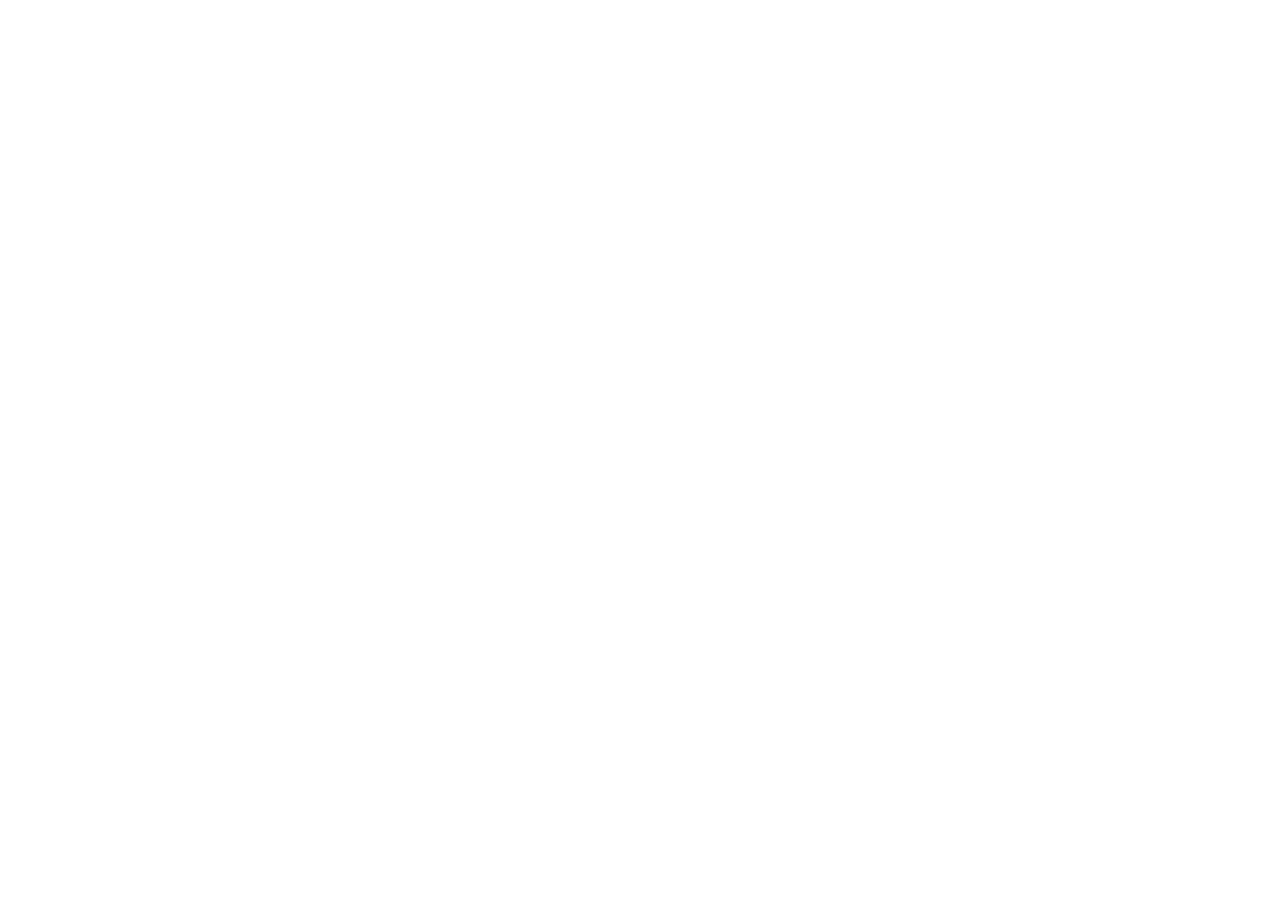
==== about.html @ f8eff604 "footer" ====
<!DOCTYPE html>
<html>
<head>
	<meta charset="utf-8">
	<meta name="keywords" content="ux,ui,design system,figma,accesibilidad,usabilidad">
	<meta name="description" content="UI Designer con conocimientos en frontend">
	<meta name="viewport" content="width=device-width, initial-scale=1">
	<link rel="icon" href="jorge.ico">
	<link rel="stylesheet" type="text/css" href="styles/styles.css">
	<link rel="stylesheet" type="text/css" href="styles/normalize.css">
	<link rel="preconnect" href="https://fonts.googleapis.com">
	<link rel="preconnect" href="https://fonts.gstatic.com" crossorigin>
	<link href="https://fonts.googleapis.com/css2?family=Inter:wght@100;200;300;400;500;600;700;800;900&display=swap" rel="stylesheet">
	<title>Jorge Steban Talaga</title>
</head>
<body>
    
</body>
---- styles/styles.css ----
/************************ Estilos Globales ************************/

*{
    padding: 0;
    margin: 0;
    font-size: 16px;
}

:root {
    --background-white: #fff;
    --main-accent: #2B52FF;
    --clear-accent: #F0F3FF;
    --dark-accent: #000932;

    --title-xl: 5em;
    --title-l: 3em;
    --title-m: 2em;
    --title-s: 1.2em;
    --title-xs: 1em;

    --body-l: 1.6em;
    --body-m: 1.2em;
    --body-s: 1em;
}



/************************ Estilos de Textos ************************/

h1 {
    font-family: 'Inter', sans-serif;
    font-size: var(--title-xl);
}

h2 {
    font-family: 'Inter', sans-serif;
    font-size: var(--title-l);
}

h3{
    font-family: 'Inter', sans-serif;
    font-size: 1.5em;
}

p {
    font-family: 'Inter', sans-serif;
    font-size: var(--body-m);
}

a {
    font-family: 'Inter', sans-serif;
    font-size: var(--body-s);
}

span {
    font-family: 'Inter', sans-serif;
}



/************************ Estilos: Header ************************/

header {
    padding: 40px 80px;
    color: var(--background-white);
    display: flex;
    width: 100%;
    justify-content: space-between;
    position: fixed;
    z-index: 100;
}

.header__list {
    display: flex;
    list-style-type: none;
    gap: 2em;
}

.header__item {
    color: var(--background-white);
    text-decoration: none;
}



/************************ Estilos: Home --> Hero ************************/

.hero {
    position: relative;
    background: var(--dark-accent);
    color: var(--background-white);
}

.hero__wrapper {
    position: relative;
    padding: 240px 160px 0px;
    display: flex;
    gap: 160px;
    align-items: center;
    z-index: 10;
}

.divider__vertical--1 {
    position: absolute;
    border-left: 2px solid var(--background-white);
    opacity: 5%;
    height: 100%;
    left: 160px;
    top: 0;
}

.divider__vertical--2 {
    position: absolute;
    border-left: 2px solid var(--background-white);
    opacity: 5%;
    height: 100%;
    left: 50%;
    top: 0;
}

.divider__vertical--3 {
    position: absolute;
    border-left: 2px solid var(--background-white);
    opacity: 5%;
    height: 100%;
    right: 160px;
    top: 0;
}

.divider__horizontal--1 {
    position: absolute;
    border-top: 2px solid var(--background-white);
    opacity: 5%;
    width: 100%;
    left: 0;
    top: 20%;
}

.divider__horizontal--2 {
    position: absolute;
    border-top: 2px solid var(--background-white);
    opacity: 5%;
    width: 100%;
    left: 0;
    top: 50%;
}

.hero__subtitle {
    font-size: var(--title-s);
}



/************************ Estilos: Home --> Projects ************************/

.project {
    margin: 120px 160px;
    background: white;
}

.project__wrapper {
    display: grid;
    grid-template-columns: auto auto;
    gap: 2.4em;
}

.project-card {
    color: var(--background-white);
    position: relative;
    overflow: hidden;
    cursor: pointer;
}

.project-card__image {
    transition: 0.5s;
    width: 100%;
    height: 100%;
    object-fit: cover;
}

.project-card__content {
    position: absolute;
    top: 0em;
    padding: 40px;
}

.project-card__title {
    margin-bottom: 0.4em;
    font-size: 2em;
    font-weight: 600;
}

.project-card:hover .project-card__image {
    transform: scale(1.1);
}



/************************ Estilos: Home --> Blog ************************/
.blog {
    padding: 120px 160px;
}

.blog__content {
    margin-bottom: 4em;
}

.blog__heading {
    font-size: var(--title-m);
    font-weight: 600;
    margin-bottom: 0.6em;
    text-align: center;
}

.blog__wrapper {
    display: grid;
    grid-template-columns: auto auto auto;
    gap: 40px;
}

.blog-card__image {
    width: 100%;
    object-fit: cover;
}

.blog-card__content {
    padding: 1em 1em;
}

.blog-card__title {
    margin-top: 0.5em;
}



/************************ Estilos Footer ************************/

footer {
    background: var(--dark-accent);
    padding: 80px 160px;
}

.footer__wrapper {
    display: flex;
    width: fit-content;
}

.footer i {
    color: var(--background-white);
    font-size: 2em;
}

.fa-brands {
    padding: 0.5em;
    border-radius: 50%;
    border: 1px solid rgba(255, 255, 255, .4);
    margin: 0px 8px;
}

/************************ Estilos de Buttons ************************/

.cta-primary-large {
    background-color: #000;
    padding: 20px 40px;
    color: #fff;
    font-size: 20px;
}




/************************ Media Query --> Tablet ************************/

@media screen and (max-width:1023px) {
    h1 {
        font-size: 4em;
    }
    .hero {
        padding: 60px 40px;
        background: #F4F4F4;
    }
    .project {
        margin: 60px 40px;
        background: white;
    }
    .project__wrapper {
        display: grid;
        grid-template-columns: auto;
        gap: 4em;
        margin: 2em 0em;
    }
    .project-card__content {
        padding: 2em;
    }
    .project-card__title {
        font-size: 1.6em;
    }
    .blog {
        padding: 60px 40px;
    }
    .blog__wrapper {
        display: grid;
        grid-template-columns: auto auto;
        gap: 2em;
    }
}



/************************ Media Query --> Mobile ************************/

@media screen and (max-width:767px) {
    h1 {
        font-size: 3em;
    }
    .hero {
        padding: 60px 20px;
        background: #F4F4F4;
    }
    .project {
        margin: 40px 20px;
        background: white;
    }
    .project__wrapper {
        display: grid;
        grid-template-columns: auto;
        gap: 2em;
        margin: 2em 0em;
    }
    .project-card__content {
        padding: 1.5em;
    }
    .blog {
        padding: 40px 20px;
    }
    .blog__wrapper {
        display: grid;
        grid-template-columns: auto;
        gap: 2em;
    }
}
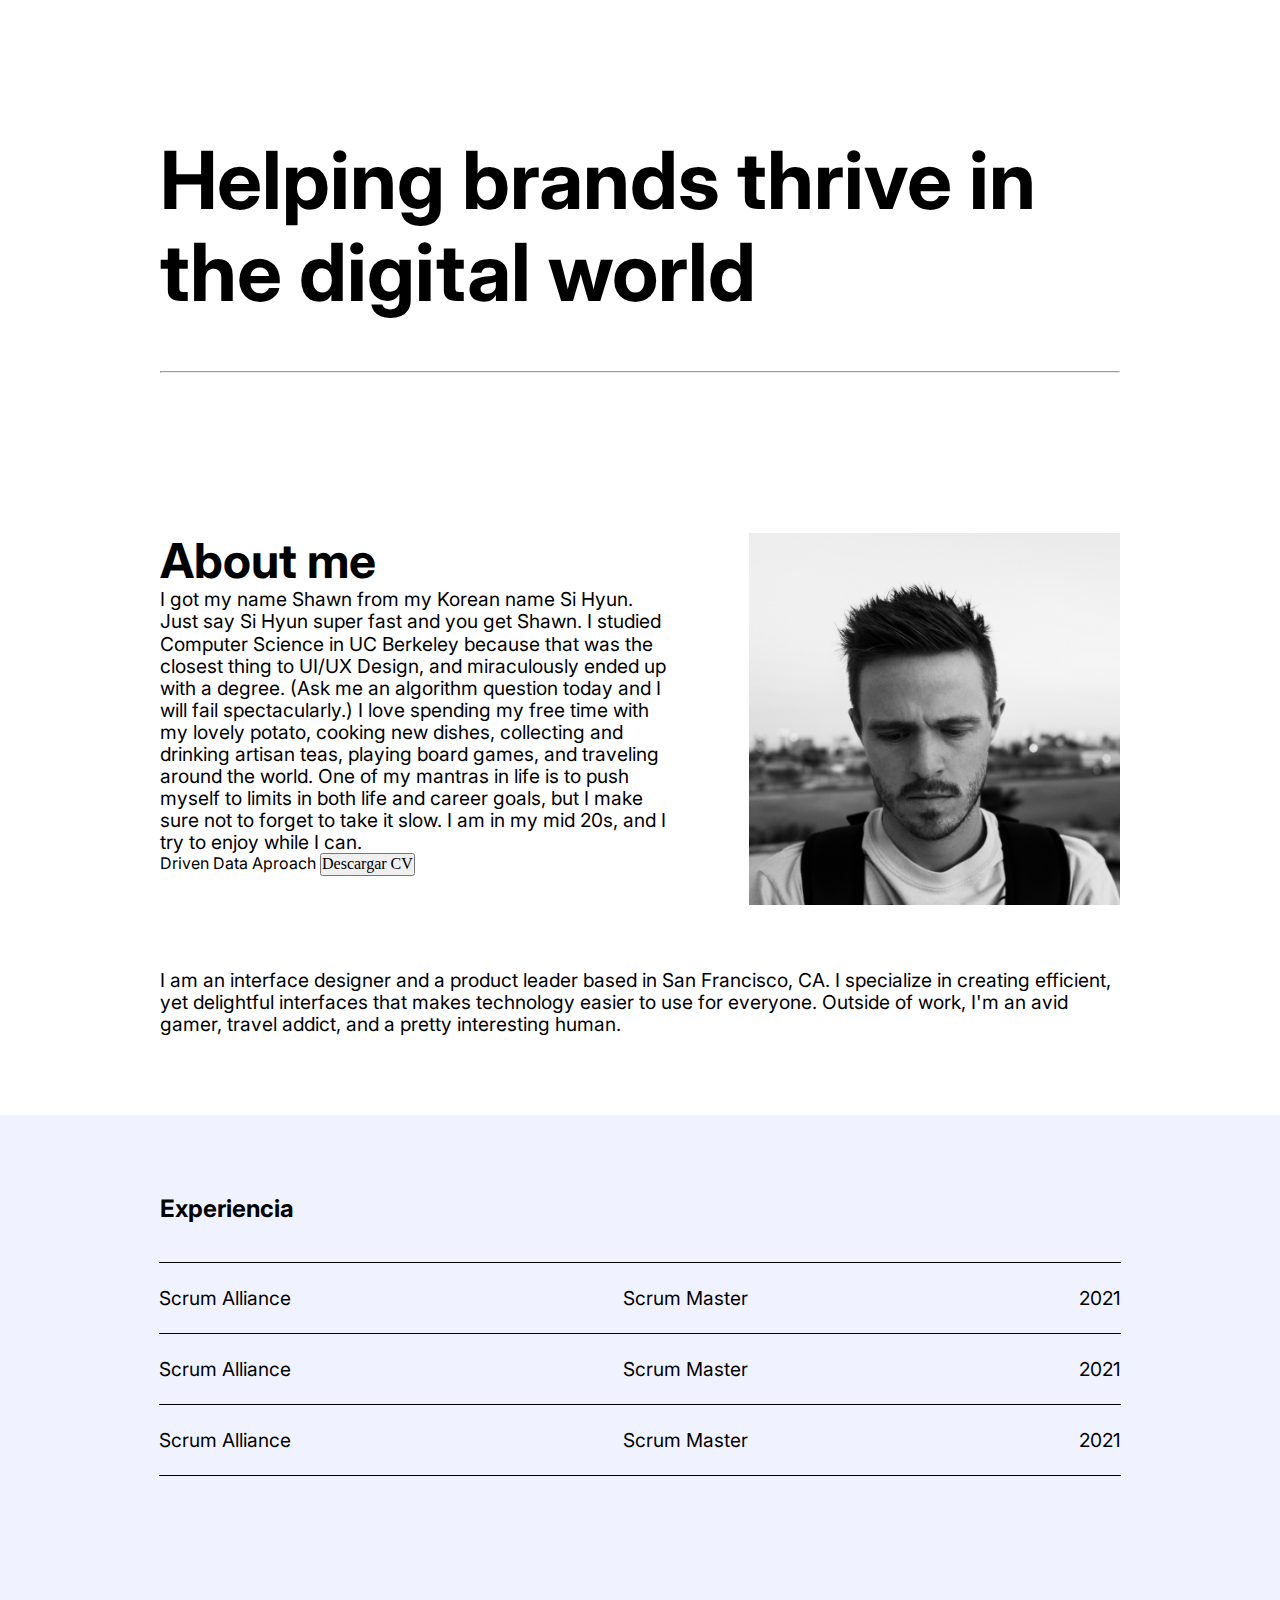
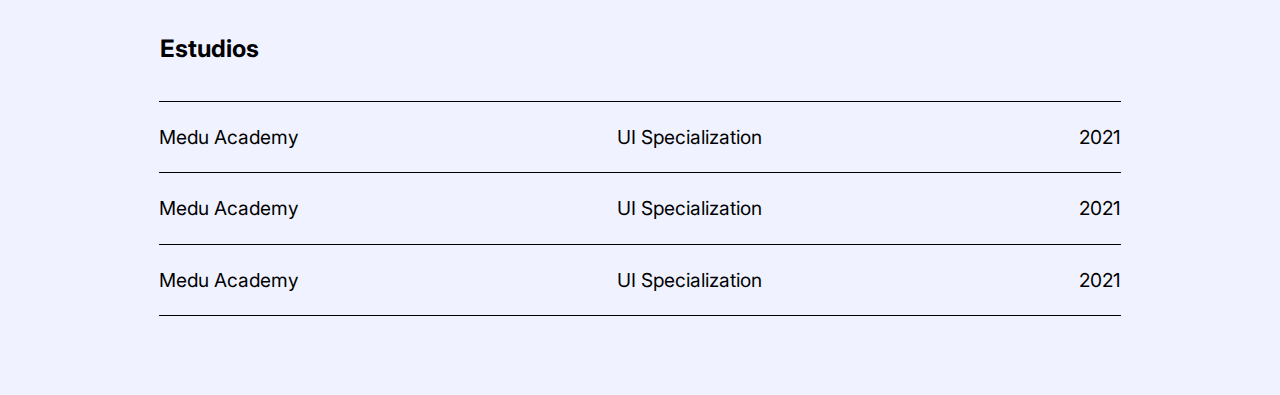
==== commit 8038a38b: "página about" ====
--- a/about.html
+++ b/about.html
@@ -14,5 +14,65 @@
 	<title>Jorge Steban Talaga</title>
 </head>
 <body>
-    
+    <section class="about">
+		<h1 class="about__title">Helping brands thrive in the digital world</h1>
+		<hr>
+	</section>
+
+	<section class="biography">
+		<div class="biography__wrapper">
+			<div class="biography__content">
+				<h2>About me</h2>
+				<p>I got my name Shawn from my Korean name Si Hyun. Just say Si Hyun super fast and you get Shawn. I studied Computer Science in UC Berkeley because that was the closest thing to UI/UX Design, and miraculously ended up with a degree. (Ask me an algorithm question today and I will fail spectacularly.) I love spending my free time with my lovely potato, cooking new dishes, collecting and drinking artisan teas, playing board games, and traveling around the world. One of my mantras in life is to push myself to limits in both life and career goals, but I make sure not to forget to take it slow. I am in my mid 20s, and I try to enjoy while I can.</p>
+				<span>Driven Data Aproach</span>
+				<button>Descargar CV</button>
+			</div>
+			<img src="images/profile__2.jpg" alt="Jorge Steban, UI Designer">
+		</div>
+		<p>I am an interface designer and a product leader based in San Francisco, CA. I specialize in creating efficient, yet delightful interfaces that makes technology easier to use for everyone. Outside of work, I'm an avid gamer, travel addict, and a pretty interesting human.</p>
+	</section>
+
+	<section class="experience">
+		<div class="experience_wrapper">
+			<h3>Experiencia</h3>
+			<div class="experience__table">
+				<div class="experience__row">
+					<p>Scrum Alliance</p>
+					<p>Scrum Master</p>
+					<p>2021</p>
+				</div>
+				<div class="experience__row">
+					<p>Scrum Alliance</p>
+					<p>Scrum Master</p>
+					<p>2021</p>
+				</div>
+				<div class="experience__row">
+					<p>Scrum Alliance</p>
+					<p>Scrum Master</p>
+					<p>2021</p>
+				</div>
+			</div>
+		</div>
+	</section>
+
+	<section class="studies">
+		<h3>Estudios</h3>
+		<div class="studies__table">
+			<div class="studies__row">
+				<p>Medu Academy</p>
+				<p>UI Specialization</p>
+				<p>2021</p>
+			</div>
+			<div class="studies__row">
+				<p>Medu Academy</p>
+				<p>UI Specialization</p>
+				<p>2021</p>
+			</div>
+			<div class="studies__row">
+				<p>Medu Academy</p>
+				<p>UI Specialization</p>
+				<p>2021</p>
+			</div>
+		</div>
+	</section>
 </body>--- a/styles/styles.css
+++ b/styles/styles.css
@@ -242,12 +242,13 @@
 
 .footer__wrapper {
     display: flex;
-    width: fit-content;
+    justify-content: space-between;
+    align-items: center;
 }
 
 .footer i {
     color: var(--background-white);
-    font-size: 2em;
+    font-size: 1.8em;
 }
 
 .fa-brands {
@@ -267,6 +268,49 @@
 }
 
 
+/************************ Estilos --> About --> Cabecera ************************/
+
+.about {
+    padding: 80px 160px;
+}
+
+.biography {
+    padding: 80px 160px;
+}
+.biography__wrapper {
+    display: grid;
+    grid-template-columns: auto auto;
+    gap: 80px;
+    margin-bottom: 64px;
+}
+
+.experience, .studies {
+    background: var(--clear-accent);
+    padding: 80px 160px;
+}
+
+.experience__table, .studies__table {
+    margin-top: 40px;
+}
+
+.experience__row, .studies__row {
+    display: flex;
+    padding: 24px 0px;
+    margin: -1px;
+    justify-content: space-between;
+    border-top: solid 1px;
+    border-bottom: solid 1px;
+}
+
+
+
+
+
+
+
+
+
+
 
 
 /************************ Media Query --> Tablet ************************/
